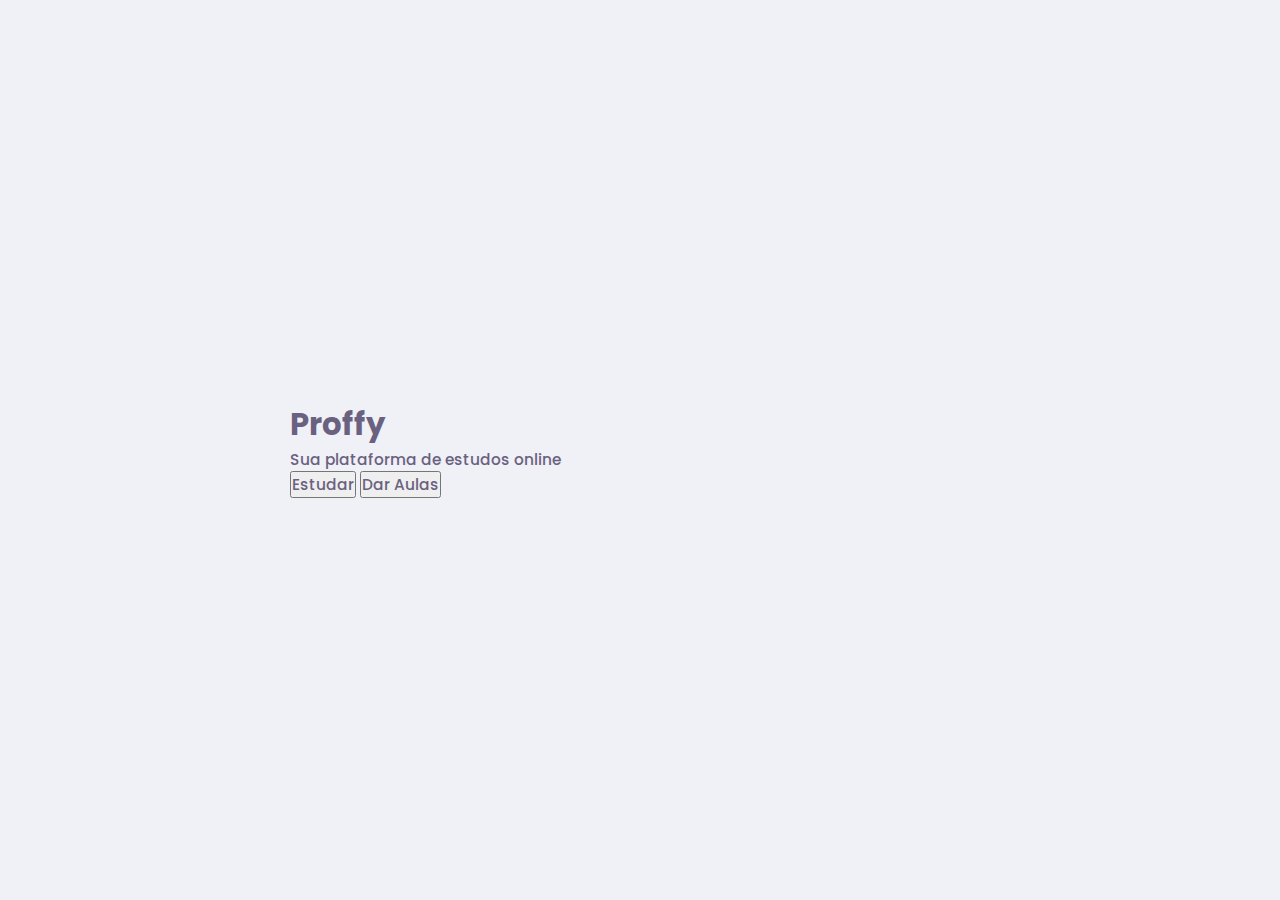
==== index.html @ 84f44937 "first commit" ====
<!DOCTYPE html>
<html lang="pt_br">

<head>
    <meta charset="UTF-8">
    <meta name="viewport" content="width=device-width, initial-scale=1.0">
    <title>Proffy | Sua plataforma de estudos online</title>

    <link href="https://fonts.googleapis.com/css2?family=Archivo:wght@400;700&amp;family=Poppins:wght@400;600&amp;display=swap" rel="stylesheet">

    <link rel="stylesheet" href="style.css">
</head>

<body id="page-landing">
    <div id="container">
        <h1>Proffy</h1>
        <p>Sua plataforma de estudos online</p>

        <button>Estudar</button>
        <button>Dar Aulas</button>
    </div>
</body>

</html>
---- style.css ----
:root {
    --color-background: #F0F0F7;
    --color-primary-lighter: #9871F5;
    --color-primary-light: #916BEA;
    --color-primary: #8257E5;
    --color-primary-dark: #774DD6;
    --color-primary-darker: #6842c2;
    --color-secondary: #04D361;
    --color-secondary-dark: #04BF58;
    --color-title-in-primary: #FFFFFF;
    --color-text-in-primary: #D4C2FF;
    --color-text-title: #32264D;
    --color-text-complement: #9C98A6;
    --color-text-base: #6A6180;
    --color-line-in-white: #E6E6F0;
    --color-input-background: #F8F8FC;
    --color-button-text: #FFFFFF;
    --color-box-base: #FFFFFF;
    --color-box-footer: #FAFAFC;
    --color-small-info: #C1BCCC;
    font-size: 60%; /* controle das medidas rem */
} 

* {
    margin: 0;
    padding: 0;
    box-sizing: border-box;
}

html, body {
    height: 100vh;
}

body {
    background-color: var(--color-background);
    display: flex;
    align-items: center;
    justify-content: center;
}

body,
input,
button,
textarea {
    font: 500 1.6rem Poppins;
    color: var(--color-text-base);
}

#container {
    width: 90vw;
    max-width: 700px;
    
}
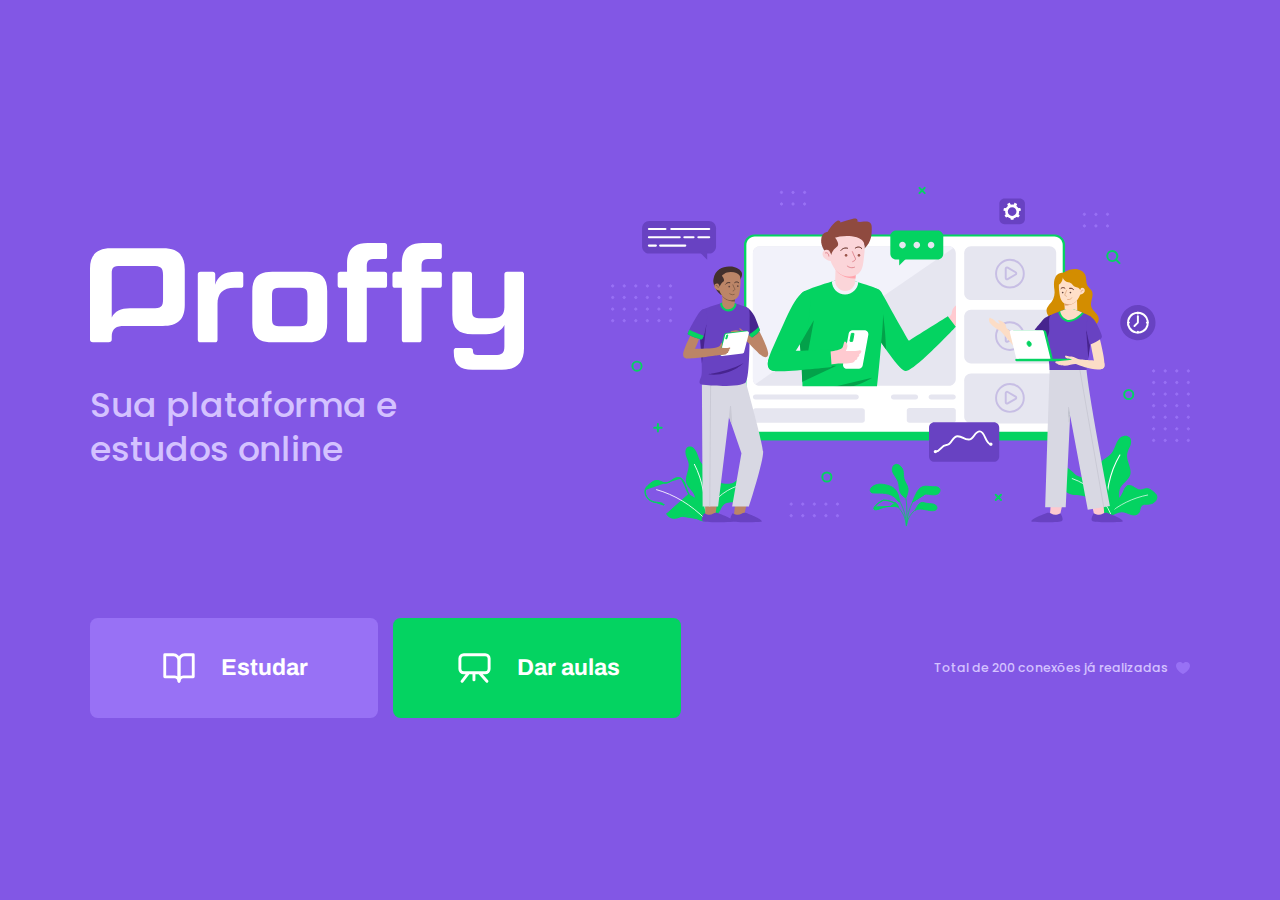
==== commit 27b9ed15: "create landing page" ====
--- a/index.html
+++ b/index.html
@@ -8,16 +8,34 @@
 
     <link href="https://fonts.googleapis.com/css2?family=Archivo:wght@400;700&amp;family=Poppins:wght@400;600&amp;display=swap" rel="stylesheet">
 
-    <link rel="stylesheet" href="style.css">
+    <link rel="stylesheet" href="/styles/main.css">
+    <link rel="stylesheet" href="/styles/partials/page-landing.css">
 </head>
 
 <body id="page-landing">
     <div id="container">
-        <h1>Proffy</h1>
-        <p>Sua plataforma de estudos online</p>
+        <div class="logo-container">
+            <img src="/images/logo.svg" alt="Proffy">
+            <h2>Sua plataforma e estudos online</h2>
+        </div>
 
-        <button>Estudar</button>
-        <button>Dar Aulas</button>
+        <img class="hero-image" src="/images/landing.svg" alt="Plataforma de Estudos">
+
+        <div class="buttons-container">
+            <a class="study" href="/study.html">
+                <img src="/images/icons/study.svg" alt="Estudar">
+                Estudar
+            </a>
+            <a class="give-classes" href="/give-classes.html">
+                <img src="/images/icons/give-classes.svg" alt="Dar aulas">
+                Dar aulas
+            </a>
+        </div>
+
+        <p class="total-connections">
+            Total de 200 conexões já realizadas
+            <img src="/images/icons/purple-heart.svg" alt="Coração roxo">
+        </p>
     </div>
 </body>
 
--- a/styles/main.css
+++ b/styles/main.css
@@ -0,0 +1,53 @@
+:root {
+    --color-background: #F0F0F7;
+    --color-primary-lighter: #9871F5;
+    --color-primary-light: #916BEA;
+    --color-primary: #8257E5;
+    --color-primary-dark: #774DD6;
+    --color-primary-darker: #6842c2;
+    --color-secondary: #04D361;
+    --color-secondary-dark: #04BF58;
+    --color-title-in-primary: #FFFFFF;
+    --color-text-in-primary: #D4C2FF;
+    --color-text-title: #32264D;
+    --color-text-complement: #9C98A6;
+    --color-text-base: #6A6180;
+    --color-line-in-white: #E6E6F0;
+    --color-input-background: #F8F8FC;
+    --color-button-text: #FFFFFF;
+    --color-box-base: #FFFFFF;
+    --color-box-footer: #FAFAFC;
+    --color-small-info: #C1BCCC;
+    font-size: 60%; /* controle das medidas rem */
+} 
+
+* {
+    margin: 0;
+    padding: 0;
+    box-sizing: border-box;
+}
+
+html, body {
+    height: 100vh;
+}
+
+body {
+    background-color: var(--color-background);
+    display: flex;
+    align-items: center;
+    justify-content: center;
+}
+
+body,
+input,
+button,
+textarea {
+    font: 500 1.6rem Poppins;
+    color: var(--color-text-base);
+}
+
+#container {
+    width: 90vw;
+    max-width: 700px;
+    
+}
--- a/styles/partials/page-landing.css
+++ b/styles/partials/page-landing.css
@@ -0,0 +1,117 @@
+#page-landing {
+    background: var(--color-primary);
+}
+
+#page-landing #container {
+    color: var(--color-text-in-primary);
+}
+
+.logo-container img {
+    height: 10rem;
+}
+
+.logo-container {
+    text-align: center;
+    margin-bottom: 3.2rem 0;
+}
+
+.logo-container h2 {
+    font-weight: 500;
+    font-size: 3.6rem;
+    line-height: 4.6rem;
+    margin-top: 0.8rem;
+}
+
+.hero-image {
+    width: 100%;
+}
+
+.buttons-container {
+    display: flex;
+    justify-content: center;
+    margin: 3.2rem 0;
+}
+
+.buttons-container a {
+    width: 30rem;
+    height: 10.4rem;
+    border-radius: .8rem;
+    margin-right: 1.6rem;
+    font: 700 2.4rem Archivo;
+    display: flex;
+    align-items: center;
+    justify-content: center;
+    text-decoration: none;
+    color: var(--color-button-text);
+    transition: background 0.2s;
+}
+
+.buttons-container a img {
+    width: 4rem;
+    margin-right: 2.4rem;
+}
+
+.buttons-container a.study {
+    background: var(--color-primary-lighter);
+}
+
+.buttons-container a.give-classes {
+    background: var(--color-secondary);
+    margin-right: 0;
+}
+
+.buttons-container a.give-classes:hover {
+    background: var(--color-secondary-dark);
+}
+
+.total-connections {
+    font-size: 1.8rem;
+    display: flex;
+    justify-content: center;
+    align-items: center;
+}
+
+.total-connections img {
+    margin-left: .8rem;
+}
+
+@media(max-width: 699px) {
+     :root {
+        font-size: 40%;
+    }
+}
+
+@media (min-width: 1100px) {
+    #page-landing #container {
+        max-width: 1100px;
+        display: grid;
+        grid-template-columns: 2fr 1fr 2fr;
+        grid-template-rows: 350px 1fr;
+        grid-template-areas: "proffy image image" "button button texting";
+        column-gap: 87px;
+        row-gap: 86px;
+    }
+    .logo-container {
+        grid-area: proffy;
+        text-align: initial;
+        align-self: center;
+        margin: 0;
+    }
+    .logo-container img {
+        height: 127px;
+    }
+    .hero-image {
+        grid-area: image;
+        height: 350px;
+    }
+    .buttons-container {
+        grid-area: button;
+        justify-content: flex-start;
+        margin: 0;
+    }
+    .total-connections {
+        grid-area: texting;
+        justify-self: end;
+        font-size: 1.3rem;
+    }
+}